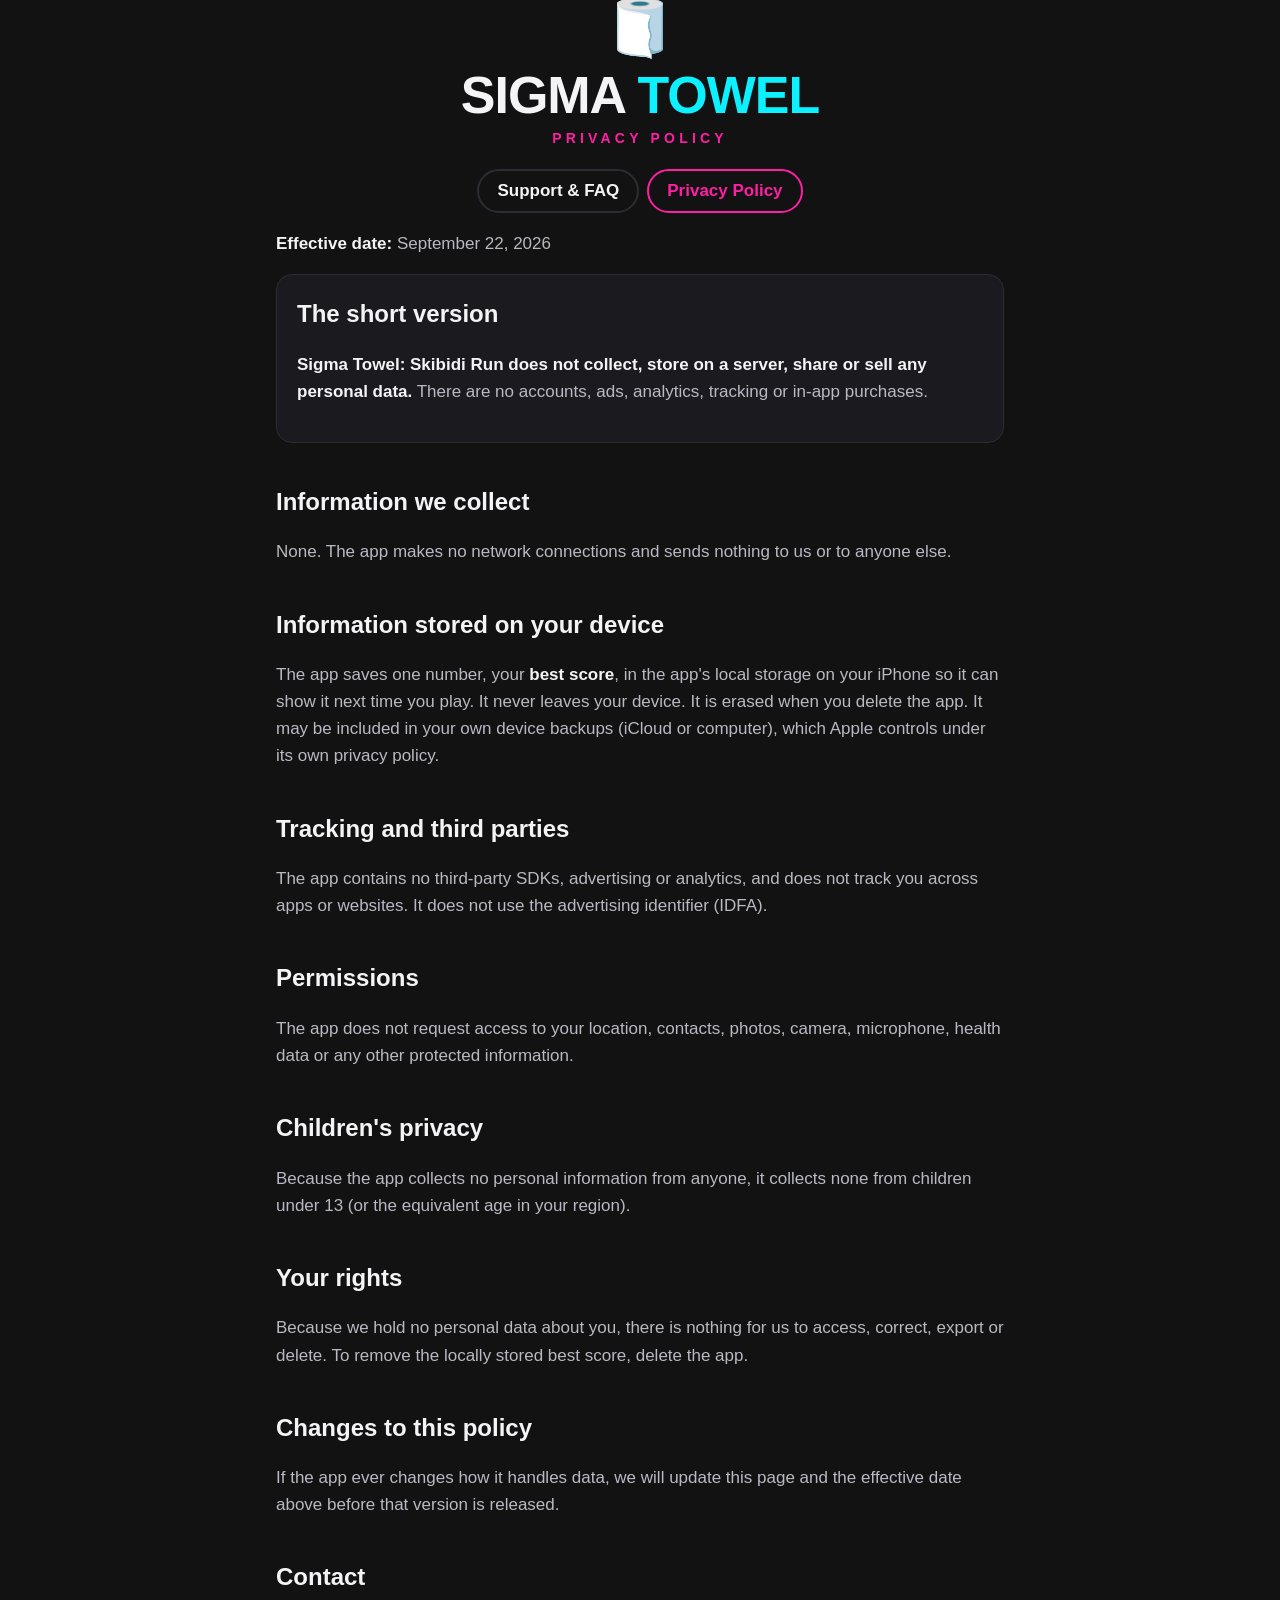
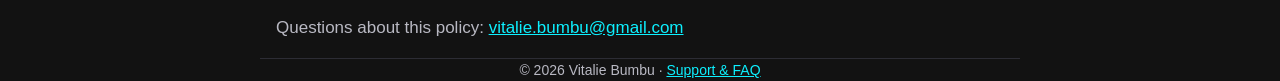
==== privacy.html @ f1f1dcd1 "Sigma Towel support site and privacy policy" ====
<!doctype html>
<html lang="en">
<head>
  <meta charset="utf-8">
  <meta name="viewport" content="width=device-width, initial-scale=1">
  <title>Sigma Towel Privacy</title>
  <meta name="description" content="Privacy policy for Sigma Towel: Skibidi Run. The app collects no personal data.">
  <link rel="stylesheet" href="style.css">
</head>
<body>
  <header class="wrap">
    <div class="logo" aria-hidden="true">🧻</div>
    <h1>SIGMA <span>TOWEL</span></h1>
    <div class="tag">PRIVACY POLICY</div>
    <nav aria-label="Site">
      <a href="index.html">Support &amp; FAQ</a>
      <a href="privacy.html" aria-current="page">Privacy Policy</a>
    </nav>
  </header>

  <main class="wrap">
    <p><strong>Effective date:</strong> September 22, 2026</p>

    <section class="card">
      <h2 style="margin-top:0">The short version</h2>
      <p><strong>Sigma Towel: Skibidi Run does not collect, store on a server, share or sell any personal data.</strong> There are no accounts, ads, analytics, tracking or in-app purchases.</p>
    </section>

    <h2>Information we collect</h2>
    <p>None. The app makes no network connections and sends nothing to us or to anyone else.</p>

    <h2>Information stored on your device</h2>
    <p>The app saves one number, your <strong>best score</strong>, in the app's local storage on your iPhone so it can show it next time you play. It never leaves your device. It is erased when you delete the app. It may be included in your own device backups (iCloud or computer), which Apple controls under its own privacy policy.</p>

    <h2>Tracking and third parties</h2>
    <p>The app contains no third-party SDKs, advertising or analytics, and does not track you across apps or websites. It does not use the advertising identifier (IDFA).</p>

    <h2>Permissions</h2>
    <p>The app does not request access to your location, contacts, photos, camera, microphone, health data or any other protected information.</p>

    <h2>Children's privacy</h2>
    <p>Because the app collects no personal information from anyone, it collects none from children under 13 (or the equivalent age in your region).</p>

    <h2>Your rights</h2>
    <p>Because we hold no personal data about you, there is nothing for us to access, correct, export or delete. To remove the locally stored best score, delete the app.</p>

    <h2>Changes to this policy</h2>
    <p>If the app ever changes how it handles data, we will update this page and the effective date above before that version is released.</p>

    <h2>Contact</h2>
    <p>Questions about this policy: <a href="mailto:vitalie.bumbu@gmail.com?subject=Sigma%20Towel%20privacy">vitalie.bumbu@gmail.com</a></p>
  </main>

  <footer class="wrap">
    © 2026 Vitalie Bumbu · <a href="index.html">Support &amp; FAQ</a>
  </footer>
</body>
</html>
---- style.css ----
:root {
  --bg: #121212;
  --panel: #1b1b1f;
  --text: #f4f4f6;
  --muted: #b9b9c3;
  --pink: #ff1fa3;
  --cyan: #0df0ff;
  --lime: #a3ff14;
  --line: #2c2c34;
}
* { box-sizing: border-box; }
html { -webkit-text-size-adjust: 100%; }
body {
  margin: 0;
  background: var(--bg);
  color: var(--text);
  font: 17px/1.6 -apple-system, BlinkMacSystemFont, "Avenir Next", "Segoe UI", sans-serif;
}
a { color: var(--cyan); }
a:focus-visible, summary:focus-visible { outline: 3px solid var(--lime); outline-offset: 3px; border-radius: 4px; }
.wrap { max-width: 760px; margin: 0 auto; padding: 0 16px; }
header { padding: 48px 0 24px; text-align: center; }
.logo { font-size: 56px; line-height: 1; }
h1 { margin: 12px 0 4px; font-size: clamp(34px, 8vw, 52px); font-weight: 900; letter-spacing: -0.02em; line-height: 1.05; }
h1 span { color: var(--cyan); }
.tag { color: var(--pink); font-weight: 800; letter-spacing: 0.3em; font-size: 14px; }
nav { display: flex; gap: 8px; justify-content: center; flex-wrap: wrap; margin-top: 20px; }
nav a {
  min-height: 44px; display: inline-flex; align-items: center; padding: 0 18px;
  border: 2px solid var(--line); border-radius: 999px; text-decoration: none; font-weight: 700; color: var(--text);
}
nav a[aria-current="page"] { border-color: var(--pink); color: var(--pink); }
main { padding-bottom: 48px; }
h2 { font-size: 24px; margin: 40px 0 12px; }
h3 { font-size: 18px; margin: 24px 0 6px; }
p, li { color: var(--muted); }
strong { color: var(--text); }
.card { background: var(--panel); border: 1px solid var(--line); border-radius: 16px; padding: 20px; margin: 16px 0; }
.contact { border-color: var(--pink); }
.button {
  display: inline-flex; align-items: center; min-height: 48px; padding: 0 22px; border-radius: 14px;
  background: var(--pink); color: #fff; font-weight: 800; text-decoration: none; font-size: 18px;
}
details { border-bottom: 1px solid var(--line); }
summary { cursor: pointer; padding: 14px 0; font-weight: 700; color: var(--text); min-height: 44px; list-style-position: outside; }
details p, details ul { margin-top: 0; }
table { width: 100%; border-collapse: collapse; }
td { padding: 8px 6px; border-bottom: 1px solid var(--line); vertical-align: top; color: var(--muted); }
td:first-child { width: 56px; font-size: 26px; text-align: center; }
footer { border-top: 1px solid var(--line); padding: 24px 0 40px; color: var(--muted); font-size: 14px; text-align: center; }
@media (prefers-reduced-motion: no-preference) { html { scroll-behavior: smooth; } }
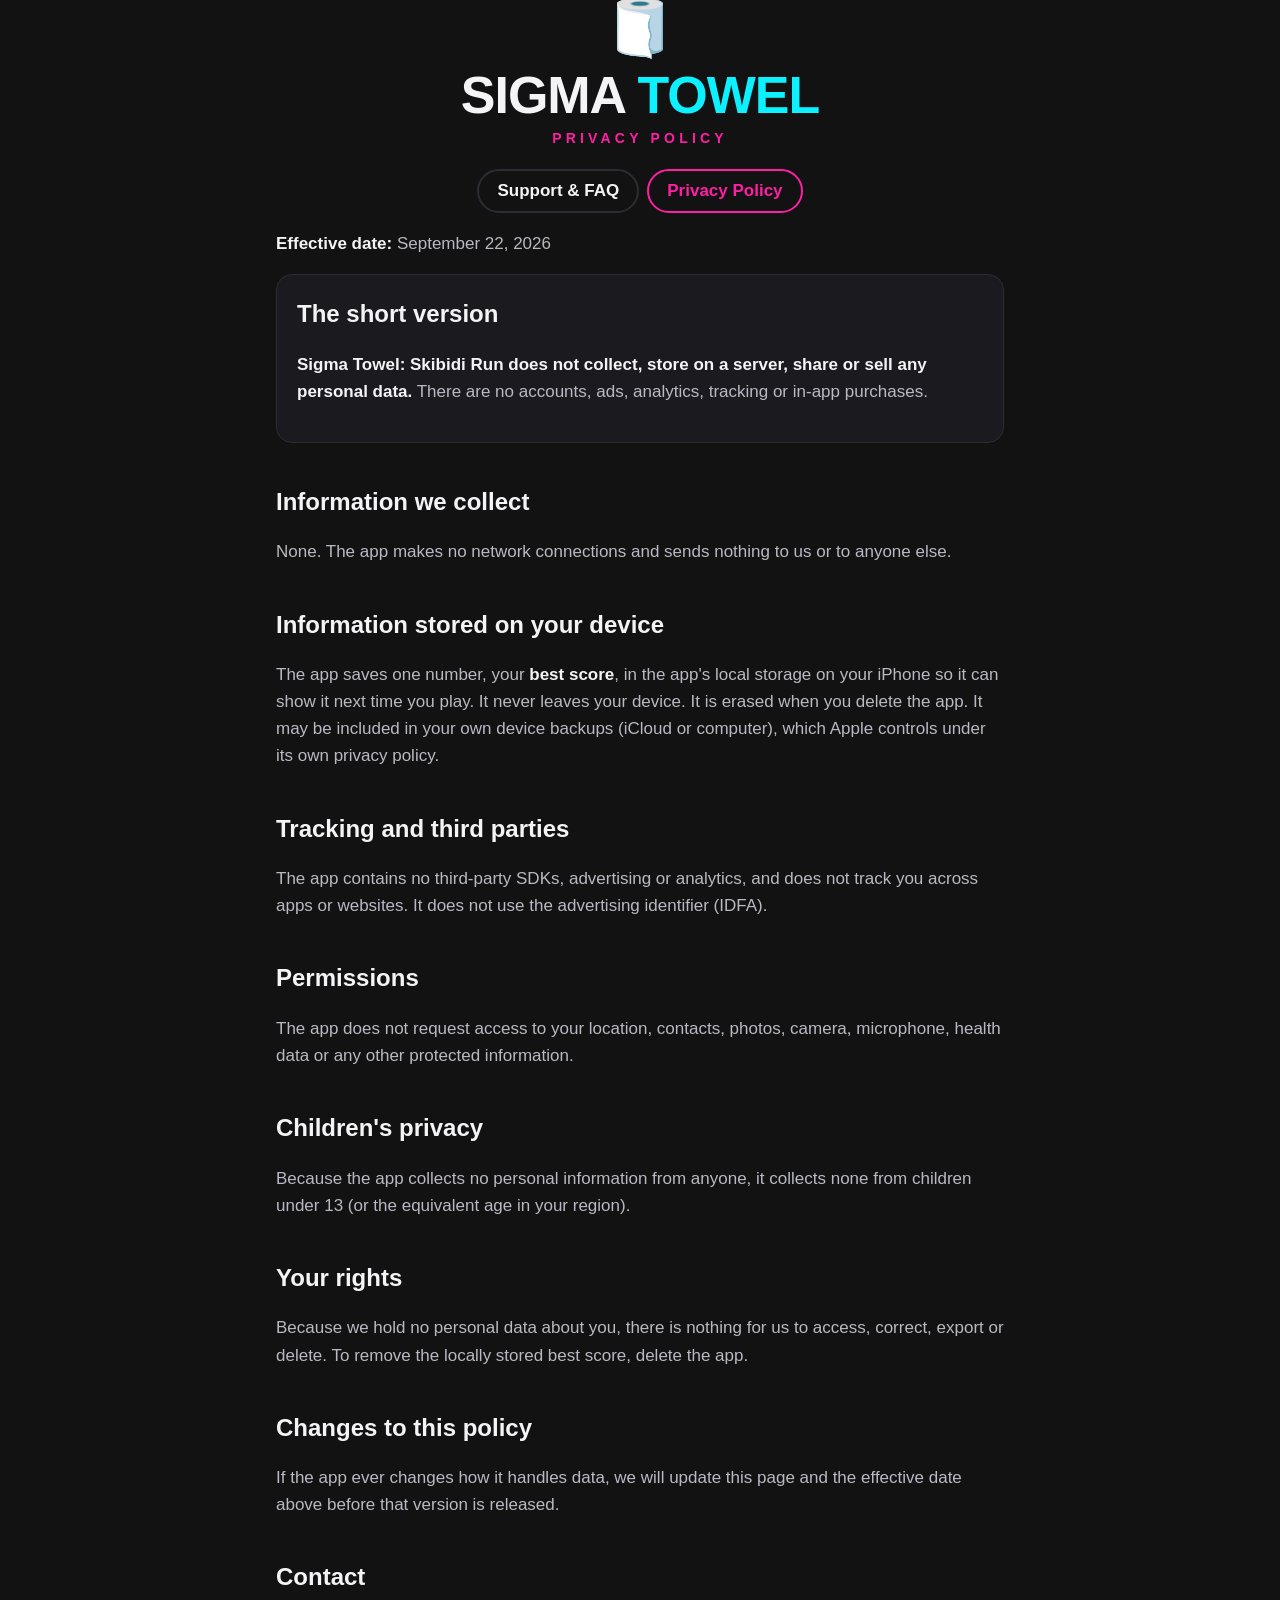
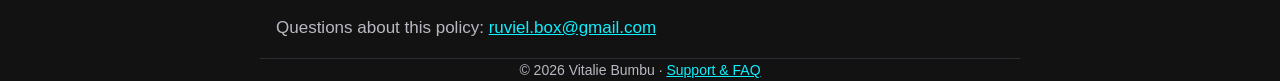
==== commit 56530522: "Change support contact email" ====
--- a/privacy.html
+++ b/privacy.html
@@ -48,7 +48,7 @@
     <p>If the app ever changes how it handles data, we will update this page and the effective date above before that version is released.</p>
 
     <h2>Contact</h2>
-    <p>Questions about this policy: <a href="mailto:vitalie.bumbu@gmail.com?subject=Sigma%20Towel%20privacy">vitalie.bumbu@gmail.com</a></p>
+    <p>Questions about this policy: <a href="mailto:ruviel.box@gmail.com?subject=Sigma%20Towel%20privacy">ruviel.box@gmail.com</a></p>
   </main>
 
   <footer class="wrap">
